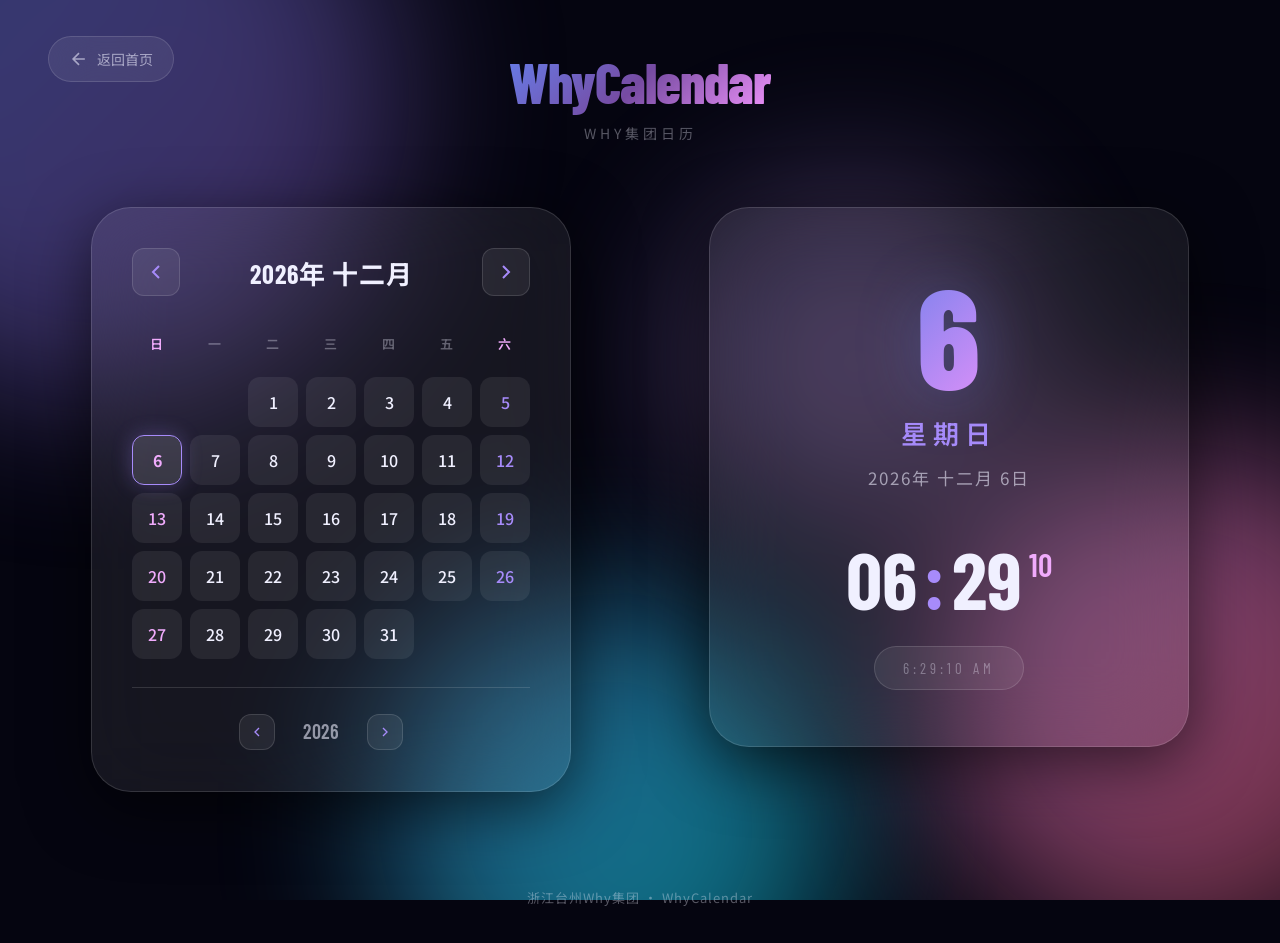
==== WhyCalendar/index.html @ bbd7bf71 "Add files via upload" ====
<!DOCTYPE html>
<html lang="zh-CN">
<head>
  <meta charset="UTF-8" />
  <meta name="viewport" content="width=device-width, initial-scale=1.0, maximum-scale=1.0, user-scalable=no" />
  <title>WhyCalendar - Why集团日历</title>
  <meta name="description" content="WhyCalendar - Why集团的日历电子版" />
  <link rel="preconnect" href="https://fonts.googleapis.com" />
  <link rel="preconnect" href="https://fonts.gstatic.com" crossorigin />
  <link href="https://fonts.googleapis.com/css2?family=Barlow+Condensed:wght@500;600;700&family=Noto+Sans+SC:wght@300;400;500;600;700;900&display=swap" rel="stylesheet" />
  <link rel="stylesheet" href="style.css" />
  <style>
    /* D-DIN-PRO Font Face */
    @font-face {
      font-family: 'D-DIN-PRO';
      src: url('../Resources/Fonts/D-DIN-PRO-500-Medium.otf') format('opentype');
      font-weight: 500;
      font-style: normal;
      font-display: swap;
    }
    @font-face {
      font-family: 'D-DIN-PRO';
      src: url('../Resources/Fonts/D-DIN-PRO-500-Medium.otf') format('opentype');
      font-weight: 700;
      font-style: normal;
      font-display: swap;
    }
  </style>
</head>
<body>
  <!-- Animated Background -->
  <div class="bg-canvas" aria-hidden="true">
    <div class="blob blob-1"></div>
    <div class="blob blob-2"></div>
    <div class="blob blob-3"></div>
    <div class="blob blob-4"></div>
  </div>

  <!-- Main Container -->
  <div class="container">
    <!-- Header -->
    <header class="header">
      <a href="../index.html" class="back-link">
        <svg viewBox="0 0 24 24" width="20" height="20" fill="none" stroke="currentColor" stroke-width="2">
          <path d="M19 12H5M12 19l-7-7 7-7"/>
        </svg>
        返回首页
      </a>
      <div class="logo">WhyCalendar</div>
      <div class="subtitle">Why集团日历</div>
    </header>

    <!-- Main Content -->
    <main class="main-content">
      <!-- Left: Calendar -->
      <section class="calendar-section">
        <div class="calendar-card">
          <!-- Month Navigation -->
          <div class="calendar-nav">
            <button class="nav-btn" id="prevMonth" aria-label="上个月">
              <img src="data:image/svg+xml,%3Csvg xmlns='http://www.w3.org/2000/svg' viewBox='0 0 24 24' width='24' height='24' fill='none' stroke='%23a78bfa' stroke-width='2'%3E%3Cpath d='M15 18l-6-6 6-6'/%3E%3C/svg%3E" alt="上个月" />
            </button>
            <div class="picker-trigger" id="monthPickerTrigger">
              <h2 class="current-month" id="currentMonth"></h2>
            </div>
            <button class="nav-btn" id="nextMonth" aria-label="下个月">
              <img src="data:image/svg+xml,%3Csvg xmlns='http://www.w3.org/2000/svg' viewBox='0 0 24 24' width='24' height='24' fill='none' stroke='%23a78bfa' stroke-width='2'%3E%3Cpath d='M9 18l6-6-6-6'/%3E%3C/svg%3E" alt="下个月" />
            </button>
          </div>

          <!-- Weekday Headers -->
          <div class="weekdays">
            <div class="weekday">日</div>
            <div class="weekday">一</div>
            <div class="weekday">二</div>
            <div class="weekday">三</div>
            <div class="weekday">四</div>
            <div class="weekday">五</div>
            <div class="weekday">六</div>
          </div>

          <!-- Days Grid -->
          <div class="days-grid" id="daysGrid"></div>

          <!-- Year Navigation -->
          <div class="year-nav">
            <button class="year-btn" id="prevYear">
              <img src="data:image/svg+xml,%3Csvg xmlns='http://www.w3.org/2000/svg' viewBox='0 0 24 24' width='16' height='16' fill='none' stroke='%23a78bfa' stroke-width='2'%3E%3Cpath d='M15 18l-6-6 6-6'/%3E%3C/svg%3E" alt="上一年" />
            </button>
            <div class="picker-trigger" id="yearPickerTrigger">
              <span class="current-year" id="currentYear"></span>
            </div>
            <button class="year-btn" id="nextYear">
              <img src="data:image/svg+xml,%3Csvg xmlns='http://www.w3.org/2000/svg' viewBox='0 0 24 24' width='16' height='16' fill='none' stroke='%23a78bfa' stroke-width='2'%3E%3Cpath d='M9 18l6-6-6-6'/%3E%3C/svg%3E" alt="下一年" />
            </button>
            <div class="today-btn-wrapper">
              <button class="today-btn" id="todayBtn" aria-label="返回今天">今天</button>
            </div>
          </div>
        </div>
      </section>

      <!-- Right: Date & Time -->
      <section class="datetime-section">
        <div class="datetime-card">
          <!-- Current Date -->
          <div class="date-display">
            <div class="date-day" id="dateDay"></div>
            <div class="date-weekday" id="dateWeekday"></div>
            <div class="date-full" id="dateFull"></div>
          </div>

          <!-- Current Time -->
          <div class="time-display">
            <div class="time-hours" id="timeHours"></div>
            <div class="time-separator">:</div>
            <div class="time-minutes" id="timeMinutes"></div>
            <div class="time-seconds-wrapper">
              <div class="time-seconds" id="timeSeconds"></div>
            </div>
          </div>

          <!-- Digital Time -->
          <div class="digital-time" id="digitalTime"></div>
        </div>
      </section>
    </main>

    <!-- Footer -->
    <footer class="footer">
      <p>浙江台州Why集团 · WhyCalendar</p>
    </footer>

    <!-- Month Picker Modal -->
    <div class="picker-modal" id="monthPicker">
      <div class="picker-overlay"></div>
      <div class="picker-content">
        <div class="picker-header">
          <button class="picker-nav-btn" id="monthPickerPrev">
            <svg viewBox="0 0 24 24" width="20" height="20" fill="none" stroke="currentColor" stroke-width="2"><path d="M15 18l-6-6 6-6"/></svg>
          </button>
          <span class="picker-title" id="monthPickerYear"></span>
          <button class="picker-nav-btn" id="monthPickerNext">
            <svg viewBox="0 0 24 24" width="20" height="20" fill="none" stroke="currentColor" stroke-width="2"><path d="M9 18l6-6-6-6"/></svg>
          </button>
        </div>
        <div class="month-grid" id="monthGrid"></div>
      </div>
    </div>

    <!-- Year Picker Modal -->
    <div class="picker-modal" id="yearPicker">
      <div class="picker-overlay"></div>
      <div class="picker-content picker-content-wide">
        <div class="picker-header">
          <button class="picker-nav-btn" id="yearPickerPrev">
            <svg viewBox="0 0 24 24" width="20" height="20" fill="none" stroke="currentColor" stroke-width="2"><path d="M15 18l-6-6 6-6"/></svg>
          </button>
          <span class="picker-title" id="yearPickerRange"></span>
          <button class="picker-nav-btn" id="yearPickerNext">
            <svg viewBox="0 0 24 24" width="20" height="20" fill="none" stroke="currentColor" stroke-width="2"><path d="M9 18l6-6-6-6"/></svg>
          </button>
        </div>
        <div class="year-grid" id="yearGrid"></div>
      </div>
    </div>

  </div>

  <script src="main.js"></script>
</body>
</html>
---- WhyCalendar/style.css ----
/* ============================================================
   WHY CALENDAR - CSS STYLES
   ============================================================ */

/* ============================================================
   CSS VARIABLES
   ============================================================ */
:root {
  --bg-base: #050510;
  --grad-1: #667eea;
  --grad-2: #764ba2;
  --grad-3: #f093fb;
  --grad-4: #f5576c;
  --grad-5: #4facfe;
  --grad-6: #00f2fe;

  --glass-bg: rgba(255, 255, 255, 0.07);
  --glass-bg-hover: rgba(255, 255, 255, 0.12);
  --glass-bg-strong: rgba(255, 255, 255, 0.13);
  --glass-border: rgba(255, 255, 255, 0.13);
  --glass-border-hover: rgba(255, 255, 255, 0.28);
  --glass-blur: 22px;
  --glass-blur-heavy: 40px;
  --glass-shadow: 0 8px 32px rgba(0, 0, 0, 0.45);
  --glass-shadow-lg: 0 16px 64px rgba(0, 0, 0, 0.6);
  --glass-highlight: inset 1px 1px 0 rgba(255, 255, 255, 0.18);

  --text-primary: #f0f0ff;
  --text-secondary: rgba(240, 240, 255, 0.58);
  --text-muted: rgba(240, 240, 255, 0.35);
  --accent: #a78bfa;
  --accent-2: #f0abfc;

  --font-display: 'Barlow Condensed', 'D-DIN-PRO', 'Noto Sans SC', sans-serif;
  --font-body: 'Noto Sans SC', sans-serif;

  --radius-sm: 12px;
  --radius-md: 18px;
  --radius-lg: 28px;
  --radius-xl: 40px;
  --radius-pill: 999px;

  --transition-fast: 0.2s cubic-bezier(0.4, 0, 0.2, 1);
  --transition-med: 0.35s cubic-bezier(0.4, 0, 0.2, 1);
  --transition-slow: 0.55s cubic-bezier(0.4, 0, 0.2, 1);
}

/* ============================================================
   RESET & BASE
   ============================================================ */
*, *::before, *::after {
  margin: 0;
  padding: 0;
  box-sizing: border-box;
}

html {
  font-size: 16px;
  scroll-behavior: smooth;
}

body {
  font-family: var(--font-body);
  background: var(--bg-base);
  color: var(--text-primary);
  min-height: 100vh;
  overflow-x: hidden;
  -webkit-font-smoothing: antialiased;
  -moz-osx-font-smoothing: grayscale;
}

a {
  color: inherit;
  text-decoration: none;
}

button {
  font-family: inherit;
  cursor: pointer;
  border: none;
  background: none;
}

img {
  display: block;
  max-width: 100%;
}

/* ============================================================
   ANIMATED BACKGROUND
   ============================================================ */
.bg-canvas {
  position: fixed;
  top: 0;
  left: 0;
  width: 100%;
  height: 100%;
  z-index: 0;
  overflow: hidden;
  pointer-events: none;
}

.blob {
  position: absolute;
  border-radius: 50%;
  filter: blur(80px);
  opacity: 0.5;
  animation: float 20s ease-in-out infinite;
}

.blob-1 {
  width: 600px;
  height: 600px;
  background: linear-gradient(135deg, var(--grad-1), var(--grad-2));
  top: -200px;
  left: -200px;
  animation-delay: 0s;
}

.blob-2 {
  width: 500px;
  height: 500px;
  background: linear-gradient(135deg, var(--grad-3), var(--grad-4));
  top: 50%;
  right: -150px;
  animation-delay: -5s;
  animation-duration: 25s;
}

.blob-3 {
  width: 450px;
  height: 450px;
  background: linear-gradient(135deg, var(--grad-5), var(--grad-6));
  bottom: -150px;
  left: 30%;
  animation-delay: -10s;
  animation-duration: 22s;
}

.blob-4 {
  width: 350px;
  height: 350px;
  background: linear-gradient(135deg, var(--accent), var(--accent-2));
  top: 20%;
  right: 20%;
  animation-delay: -15s;
  animation-duration: 18s;
  opacity: 0.3;
}

@keyframes float {
  0%, 100% {
    transform: translate(0, 0) scale(1);
  }
  25% {
    transform: translate(50px, -30px) scale(1.05);
  }
  50% {
    transform: translate(-20px, 50px) scale(0.95);
  }
  75% {
    transform: translate(-40px, -20px) scale(1.02);
  }
}

/* ============================================================
   CONTAINER & LAYOUT
   ============================================================ */
.container {
  position: relative;
  z-index: 1;
  max-width: 1400px;
  margin: 0 auto;
  padding: 0 clamp(16px, 4vw, 48px);
  min-height: 100vh;
  display: flex;
  flex-direction: column;
}

/* ============================================================
   HEADER
   ============================================================ */
.header {
  display: flex;
  flex-direction: column;
  align-items: center;
  padding: clamp(24px, 5vw, 48px) 0 clamp(16px, 3vw, 32px);
  text-align: center;
}

.back-link {
  display: inline-flex;
  align-items: center;
  gap: 8px;
  padding: clamp(8px, 1.5vw, 12px) clamp(14px, 2vw, 20px);
  background: var(--glass-bg);
  border: 1px solid var(--glass-border);
  border-radius: var(--radius-pill);
  color: var(--text-secondary);
  font-size: clamp(12px, 1.5vw, 14px);
  transition: var(--transition-fast);
  backdrop-filter: blur(var(--glass-blur));
  -webkit-backdrop-filter: blur(var(--glass-blur));
  position: absolute;
  left: clamp(16px, 4vw, 48px);
  top: clamp(20px, 4vw, 36px);
}

.back-link:hover {
  background: var(--glass-bg-hover);
  border-color: var(--glass-border-hover);
  color: var(--text-primary);
  transform: translateX(-4px);
}

.logo {
  font-family: var(--font-display);
  font-size: clamp(32px, 6vw, 56px);
  font-weight: 800;
  background: linear-gradient(135deg, var(--grad-1), var(--grad-2), var(--grad-3));
  -webkit-background-clip: text;
  -webkit-text-fill-color: transparent;
  background-clip: text;
  margin-bottom: clamp(4px, 1vw, 8px);
  letter-spacing: -1px;
}

.subtitle {
  font-size: clamp(11px, 1.5vw, 14px);
  color: var(--text-muted);
  letter-spacing: clamp(2px, 1vw, 4px);
  text-transform: uppercase;
}

/* ============================================================
   MAIN CONTENT
   ============================================================ */
.main-content {
  flex: 1;
  display: grid;
  grid-template-columns: repeat(2, 1fr);
  gap: clamp(24px, 4vw, 60px);
  padding: clamp(16px, 3vw, 32px) 0 clamp(32px, 5vw, 60px);
  align-items: start;
  transition: gap var(--transition-med);
}

/* ============================================================
   CALENDAR SECTION (LEFT)
   ============================================================ */
.calendar-section {
  display: flex;
  justify-content: center;
}

.calendar-card {
  background: var(--glass-bg);
  backdrop-filter: blur(var(--glass-blur-heavy));
  -webkit-backdrop-filter: blur(var(--glass-blur-heavy));
  border: 1px solid var(--glass-border);
  border-radius: var(--radius-xl);
  padding: clamp(20px, 4vw, 40px);
  box-shadow: var(--glass-shadow-lg);
  width: 100%;
  max-width: 480px;
  transition: 
    border-color var(--transition-med),
    padding var(--transition-med),
    max-width var(--transition-med),
    height var(--transition-med);
}

.calendar-card:hover {
  border-color: var(--glass-border-hover);
}

/* Calendar Navigation */
.calendar-nav {
  display: flex;
  align-items: center;
  justify-content: space-between;
  margin-bottom: clamp(16px, 3vw, 28px);
  transition: margin-bottom var(--transition-med);
}

.nav-btn {
  width: clamp(36px, 6vw, 48px);
  height: clamp(36px, 6vw, 48px);
  display: flex;
  align-items: center;
  justify-content: center;
  background: var(--glass-bg);
  border: 1px solid var(--glass-border);
  border-radius: var(--radius-sm);
  color: var(--text-secondary);
  transition: 
    background var(--transition-fast),
    border-color var(--transition-fast),
    color var(--transition-fast),
    transform var(--transition-fast),
    width var(--transition-med),
    height var(--transition-med);
}

.nav-btn:hover {
  background: var(--glass-bg-hover);
  border-color: var(--glass-border-hover);
  color: var(--text-primary);
  transform: scale(1.05);
}

.nav-btn:active {
  transform: scale(0.95);
}

.nav-btn img {
  width: clamp(18px, 3vw, 24px);
  height: clamp(18px, 3vw, 24px);
  transition: width var(--transition-med), height var(--transition-med);
}

.current-month {
  font-family: var(--font-display);
  font-size: clamp(18px, 3vw, 26px);
  font-weight: 700;
  color: var(--text-primary);
  letter-spacing: 1px;
  white-space: nowrap;
  transition: font-size var(--transition-med);
}

/* Year Navigation */
.year-nav {
  display: flex;
  align-items: center;
  justify-content: center;
  gap: clamp(10px, 2vw, 20px);
  margin-top: clamp(16px, 3vw, 28px);
  padding-top: clamp(14px, 3vw, 24px);
  border-top: 1px solid var(--glass-border);
  transition: 
    gap var(--transition-med),
    margin-top var(--transition-med),
    padding-top var(--transition-med);
}

.year-btn {
  width: clamp(28px, 5vw, 36px);
  height: clamp(28px, 5vw, 36px);
  display: flex;
  align-items: center;
  justify-content: center;
  background: var(--glass-bg);
  border: 1px solid var(--glass-border);
  border-radius: var(--radius-sm);
  color: var(--text-secondary);
  transition: 
    background var(--transition-fast),
    border-color var(--transition-fast),
    color var(--transition-fast),
    transform var(--transition-fast),
    width var(--transition-med),
    height var(--transition-med);
}

.year-btn:hover {
  background: var(--glass-bg-hover);
  border-color: var(--glass-border-hover);
  color: var(--text-primary);
}

.year-btn img {
  width: clamp(12px, 2vw, 16px);
  height: clamp(12px, 2vw, 16px);
  transition: width var(--transition-med), height var(--transition-med);
}

.current-year {
  font-family: var(--font-display);
  font-size: clamp(14px, 2.5vw, 20px);
  font-weight: 600;
  color: var(--text-secondary);
  min-width: clamp(60px, 10vw, 90px);
  text-align: center;
  transition: 
    font-size var(--transition-med),
    min-width var(--transition-med);
}

/* Today Button Wrapper - Fixed width container */
.today-btn-wrapper {
  width: clamp(60px, 10vw, 80px);
  display: flex;
  justify-content: flex-end;
  transition: width var(--transition-med);
}

.today-btn {
  padding: clamp(6px, 1vw, 10px) clamp(12px, 2vw, 20px);
  background: linear-gradient(135deg, var(--grad-1), var(--grad-2));
  border: none;
  border-radius: var(--radius-pill);
  color: white;
  font-size: clamp(11px, 1.5vw, 13px);
  font-weight: 600;
  cursor: pointer;
  white-space: nowrap;
  transition: 
    opacity var(--transition-med),
    transform var(--transition-fast),
    box-shadow var(--transition-fast),
    padding var(--transition-med),
    font-size var(--transition-med);
}

.today-btn:hover {
  transform: scale(1.05);
  box-shadow: 0 4px 20px rgba(102, 126, 234, 0.4);
}

.today-btn:active {
  transform: scale(0.95);
}

.today-btn.hidden {
  opacity: 0;
  pointer-events: none;
}

/* When Today button is hidden, collapse wrapper so year selector stays centered */
.today-btn-wrapper:has(.today-btn.hidden) {
  width: 0;
  min-width: 0;
  overflow: hidden;
  margin: 0;
}

/* Weekday Headers */
.weekdays {
  display: grid;
  grid-template-columns: repeat(7, 1fr);
  gap: clamp(4px, 1vw, 8px);
  margin-bottom: clamp(8px, 2vw, 14px);
  transition: 
    gap var(--transition-med),
    margin-bottom var(--transition-med);
}

.weekday {
  text-align: center;
  font-size: clamp(10px, 1.5vw, 13px);
  font-weight: 600;
  color: var(--text-muted);
  padding: clamp(6px, 1vw, 10px) 4px;
  letter-spacing: 1px;
  transition: 
    font-size var(--transition-med),
    padding var(--transition-med);
}

.weekday:nth-child(7),
.weekday:nth-child(1) {
  color: var(--accent-2);
}

/* Days Grid */
.days-grid {
  display: grid;
  grid-template-columns: repeat(7, 1fr);
  gap: clamp(4px, 1vw, 8px);
  transition: gap var(--transition-med);
}

.day-cell {
  aspect-ratio: 1;
  display: flex;
  align-items: center;
  justify-content: center;
  font-size: clamp(13px, 2vw, 16px);
  font-weight: 500;
  color: var(--text-primary);
  background: var(--glass-bg);
  border: 1px solid transparent;
  border-radius: var(--radius-sm);
  cursor: pointer;
  position: relative;
  transition: 
    background var(--transition-fast),
    border-color var(--transition-fast),
    transform var(--transition-fast),
    box-shadow var(--transition-fast),
    font-size var(--transition-med);
}

.day-cell:hover {
  background: var(--glass-bg-hover);
  border-color: var(--glass-border);
  transform: scale(1.1);
}

.day-cell.empty {
  background: transparent;
  pointer-events: none;
}

.day-cell.today {
  background: linear-gradient(135deg, var(--grad-1), var(--grad-2));
  color: white;
  font-weight: 700;
  box-shadow: 0 4px 20px rgba(102, 126, 234, 0.4);
  transition: 
    background var(--transition-fast),
    box-shadow var(--transition-fast),
    transform var(--transition-fast);
}

.day-cell.today:hover {
  transform: scale(1.15);
  box-shadow: 0 6px 25px rgba(102, 126, 234, 0.5);
}

.day-cell.selected {
  background: var(--glass-bg-strong);
  border-color: var(--accent);
  box-shadow: 0 0 20px rgba(167, 139, 250, 0.3);
  transition: 
    background var(--transition-fast),
    border-color var(--transition-fast),
    box-shadow var(--transition-fast);
}

.day-cell:nth-child(7n+1) {
  color: var(--accent-2);
}

.day-cell:nth-child(7n) {
  color: var(--accent);
}

/* ============================================================
   DATETIME SECTION (RIGHT)
   ============================================================ */
.datetime-section {
  display: flex;
  justify-content: center;
}

.datetime-card {
  background: var(--glass-bg);
  backdrop-filter: blur(var(--glass-blur-heavy));
  -webkit-backdrop-filter: blur(var(--glass-blur-heavy));
  border: 1px solid var(--glass-border);
  border-radius: var(--radius-xl);
  padding: clamp(28px, 5vw, 56px) clamp(24px, 4vw, 48px);
  box-shadow: var(--glass-shadow-lg);
  width: 100%;
  max-width: 480px;
  display: flex;
  flex-direction: column;
  align-items: center;
  text-align: center;
  transition: 
    border-color var(--transition-med),
    padding var(--transition-med),
    max-width var(--transition-med);
}

.datetime-card:hover {
  border-color: var(--glass-border-hover);
}

/* Date Display */
.date-display {
  margin-bottom: clamp(24px, 5vw, 48px);
  transition: margin-bottom var(--transition-med);
}

.date-day {
  font-family: var(--font-display);
  font-size: clamp(72px, 18vw, 140px);
  font-weight: 800;
  line-height: 1;
  background: linear-gradient(135deg, var(--grad-1), var(--grad-3));
  -webkit-background-clip: text;
  -webkit-text-fill-color: transparent;
  background-clip: text;
  text-shadow: none;
  filter: drop-shadow(0 4px 30px rgba(102, 126, 234, 0.3));
  transition: font-size var(--transition-med);
}

.date-weekday {
  font-size: clamp(18px, 3vw, 26px);
  font-weight: 600;
  color: var(--accent);
  margin-top: clamp(4px, 1vw, 10px);
  letter-spacing: clamp(3px, 1vw, 6px);
  text-transform: uppercase;
  transition: 
    font-size var(--transition-med),
    margin-top var(--transition-med),
    letter-spacing var(--transition-med);
}

.date-full {
  font-size: clamp(13px, 2vw, 17px);
  color: var(--text-secondary);
  margin-top: clamp(8px, 2vw, 14px);
  letter-spacing: 2px;
  transition: 
    font-size var(--transition-med),
    margin-top var(--transition-med);
}


/* Time Display */
.time-display {
  display: flex;
  align-items: flex-start;
  justify-content: center;
  gap: clamp(2px, 0.5vw, 6px);
  margin-bottom: clamp(16px, 3vw, 28px);
  transition: 
    gap var(--transition-med),
    margin-bottom var(--transition-med);
}

.time-hours,
.time-minutes {
  font-family: var(--font-display);
  font-size: clamp(42px, 12vw, 80px);
  font-weight: 700;
  color: var(--text-primary);
  line-height: 1;
  min-width: 2ch;
  text-align: center;
  transition: font-size var(--transition-med);
}

.time-separator {
  font-family: var(--font-display);
  font-size: clamp(42px, 12vw, 80px);
  font-weight: 700;
  color: var(--accent);
  line-height: 1;
  animation: blink 1s ease-in-out infinite;
  transition: font-size var(--transition-med);
}

@keyframes blink {
  0%, 100% { opacity: 1; }
  50% { opacity: 0.3; }
}

.time-seconds-wrapper {
  display: flex;
  flex-direction: column;
  align-items: flex-start;
  padding-top: clamp(4px, 1vw, 10px);
  transition: padding-top var(--transition-med);
}

.time-seconds {
  font-family: var(--font-display);
  font-size: clamp(18px, 4vw, 32px);
  font-weight: 600;
  color: var(--accent-2);
  line-height: 1;
  transition: font-size var(--transition-med);
}

/* Digital Time */
.digital-time {
  font-family: var(--font-display), monospace;
  font-size: clamp(12px, 1.8vw, 15px);
  color: var(--text-muted);
  letter-spacing: clamp(2px, 0.5vw, 4px);
  padding: clamp(8px, 1.5vw, 12px) clamp(16px, 3vw, 28px);
  background: var(--glass-bg);
  border: 1px solid var(--glass-border);
  border-radius: var(--radius-pill);
  transition: 
    font-size var(--transition-med),
    letter-spacing var(--transition-med),
    padding var(--transition-med);
}

/* ============================================================
   FOOTER
   ============================================================ */
.footer {
  text-align: center;
  padding: clamp(20px, 4vw, 36px) 0;
  color: var(--text-muted);
  font-size: clamp(11px, 1.5vw, 13px);
  letter-spacing: 1px;
  transition: padding var(--transition-med);
}

/* ============================================================
   ANIMATIONS
   ============================================================ */
@keyframes fadeInUp {
  from {
    opacity: 0;
    transform: translateY(20px);
  }
  to {
    opacity: 1;
    transform: translateY(0);
  }
}

.calendar-card {
  animation: fadeInUp 0.6s ease-out;
}

.datetime-card {
  animation: fadeInUp 0.6s ease-out 0.1s both;
}

/* ============================================================
   PICKER MODAL
   ============================================================ */
.picker-modal {
  position: fixed;
  inset: 0;
  display: flex;
  align-items: center;
  justify-content: center;
  z-index: 1000;
  opacity: 0;
  visibility: hidden;
  transition: opacity 0.3s ease, visibility 0.3s ease;
}

.picker-modal.active {
  opacity: 1;
  visibility: visible;
}

.picker-overlay {
  position: absolute;
  inset: 0;
  background: rgba(0, 0, 0, 0.4);
}

.picker-content {
  position: relative;
  background: rgba(20, 20, 30, 0.9);
  border: 1px solid var(--glass-border);
  border-radius: var(--radius-xl);
  padding: clamp(20px, 4vw, 32px);
  box-shadow: var(--glass-shadow-lg);
  min-width: clamp(300px, 80vw, 380px);
  transform: scale(0.9) translateY(20px);
  opacity: 0;
  will-change: transform, opacity;
  transition: transform 0.35s cubic-bezier(0.34, 1.56, 0.64, 1), opacity 0.25s ease;
}

.picker-modal.active .picker-content {
  transform: scale(1) translateY(0);
  opacity: 1;
}

.picker-content-wide {
  min-width: clamp(320px, 85vw, 480px);
}

.picker-header {
  display: flex;
  align-items: center;
  justify-content: space-between;
  margin-bottom: clamp(16px, 3vw, 24px);
}

.picker-title {
  font-family: var(--font-display);
  font-size: clamp(18px, 4vw, 24px);
  font-weight: 700;
  color: var(--text-primary);
}

.picker-nav-btn {
  width: 36px;
  height: 36px;
  display: flex;
  align-items: center;
  justify-content: center;
  background: var(--glass-bg);
  border: 1px solid var(--glass-border);
  border-radius: var(--radius-sm);
  color: var(--text-secondary);
  cursor: pointer;
  transition: all var(--transition-fast);
}

.picker-nav-btn:hover {
  background: var(--glass-bg-hover);
  border-color: var(--glass-border-hover);
  color: var(--text-primary);
  transform: scale(1.05);
}

.picker-nav-btn:active {
  transform: scale(0.95);
}

/* Month Grid */
.month-grid {
  display: grid;
  grid-template-columns: repeat(3, 1fr);
  gap: clamp(8px, 2vw, 12px);
}

.month-item {
  padding: clamp(10px, 2vw, 14px) clamp(8px, 1.5vw, 12px);
  background: var(--glass-bg);
  border: 1px solid var(--glass-border);
  border-radius: var(--radius-md);
  text-align: center;
  font-size: clamp(14px, 3vw, 16px);
  font-weight: 500;
  color: var(--text-secondary);
  cursor: pointer;
  transition: all var(--transition-fast);
}

.month-item:hover {
  background: var(--glass-bg-hover);
  border-color: var(--glass-border-hover);
  color: var(--text-primary);
  transform: translateY(-2px);
}

.month-item.selected {
  background: var(--accent);
  border-color: var(--accent);
  color: #fff;
}

/* Year Grid */
.year-grid {
  display: grid;
  grid-template-columns: repeat(4, 1fr);
  gap: clamp(8px, 2vw, 12px);
  max-height: 300px;
  overflow-y: auto;
  padding: 4px;
}

.year-item {
  padding: clamp(10px, 2vw, 14px) clamp(6px, 1vw, 10px);
  background: var(--glass-bg);
  border: 1px solid var(--glass-border);
  border-radius: var(--radius-md);
  text-align: center;
  font-size: clamp(14px, 3vw, 16px);
  font-weight: 500;
  color: var(--text-secondary);
  cursor: pointer;
  transition: all var(--transition-fast);
}

.year-item:hover {
  background: var(--glass-bg-hover);
  border-color: var(--glass-border-hover);
  color: var(--text-primary);
  transform: translateY(-2px);
}

.year-item.selected {
  background: var(--accent);
  border-color: var(--accent);
  color: #fff;
}

/* Picker Trigger */
.picker-trigger {
  cursor: pointer;
  padding: 4px 8px;
  border-radius: var(--radius-sm);
  transition: background var(--transition-fast);
}

.picker-trigger:hover {
  background: var(--glass-bg-hover);
}

.picker-trigger:active {
  background: var(--glass-bg);
}

/* ============================================================
   RESPONSIVE DESIGN
   ============================================================ */
@media (max-width: 1024px) {
  .main-content {
    grid-template-columns: 1fr;
    gap: clamp(20px, 4vw, 40px);
  }

  .calendar-section,
  .datetime-section {
    justify-content: center;
  }

  .calendar-card,
  .datetime-card {
    max-width: min(480px, 100%);
  }

  .datetime-card {
    order: -1;
  }
}

@media (max-width: 480px) {
  .container {
    padding: 0 16px;
  }

  .header {
    padding: 24px 0 20px;
  }

  .back-link {
    position: static;
    margin-bottom: 16px;
    font-size: 15px;
  }

  .logo {
    font-size: 38px;
  }

  .subtitle {
    font-size: 13px;
  }

  .calendar-card {
    padding: 20px 16px;
  }

  .datetime-card {
    padding: 28px 20px;
  }

  .nav-btn {
    width: 44px;
    height: 44px;
  }

  .nav-btn img {
    width: 22px;
    height: 22px;
  }

  .current-month {
    font-size: 22px;
  }

  .weekday {
    font-size: 14px;
  }

  .day-cell {
    font-size: 16px;
  }

  .current-year {
    font-size: 18px;
    min-width: 70px;
  }

  .year-btn {
    width: 44px;
    height: 44px;
  }

  .year-btn img {
    width: 20px;
    height: 20px;
  }

  .today-btn {
    font-size: 14px;
  }

  .date-day {
    font-size: 80px;
  }

  .date-weekday {
    font-size: 22px;
  }

  .date-full {
    font-size: 16px;
  }

  .time-hours,
  .time-minutes {
    font-size: 48px;
  }

  .time-separator {
    font-size: 48px;
  }

  .time-seconds {
    font-size: 22px;
  }

  .digital-time {
    font-size: 15px;
  }

  .today-btn-wrapper {
    width: 50px;
  }

  /* Picker modal - larger on mobile */
  .picker-title {
    font-size: 22px;
  }

  .picker-nav-btn {
    width: 44px;
    height: 44px;
  }

  .month-item,
  .year-item {
    font-size: 17px;
  }
}

/* ============================================================
   CUSTOM SCROLLBAR
   ============================================================ */
::-webkit-scrollbar {
  width: 8px;
  height: 8px;
}

::-webkit-scrollbar-track {
  background: var(--bg-base);
}

::-webkit-scrollbar-thumb {
  background: var(--glass-bg-strong);
  border-radius: var(--radius-pill);
}

::-webkit-scrollbar-thumb:hover {
  background: var(--glass-border-hover);
}

/* ============================================================
   SELECTION
   ============================================================ */
::selection {
  background: var(--accent);
  color: var(--bg-base);
}
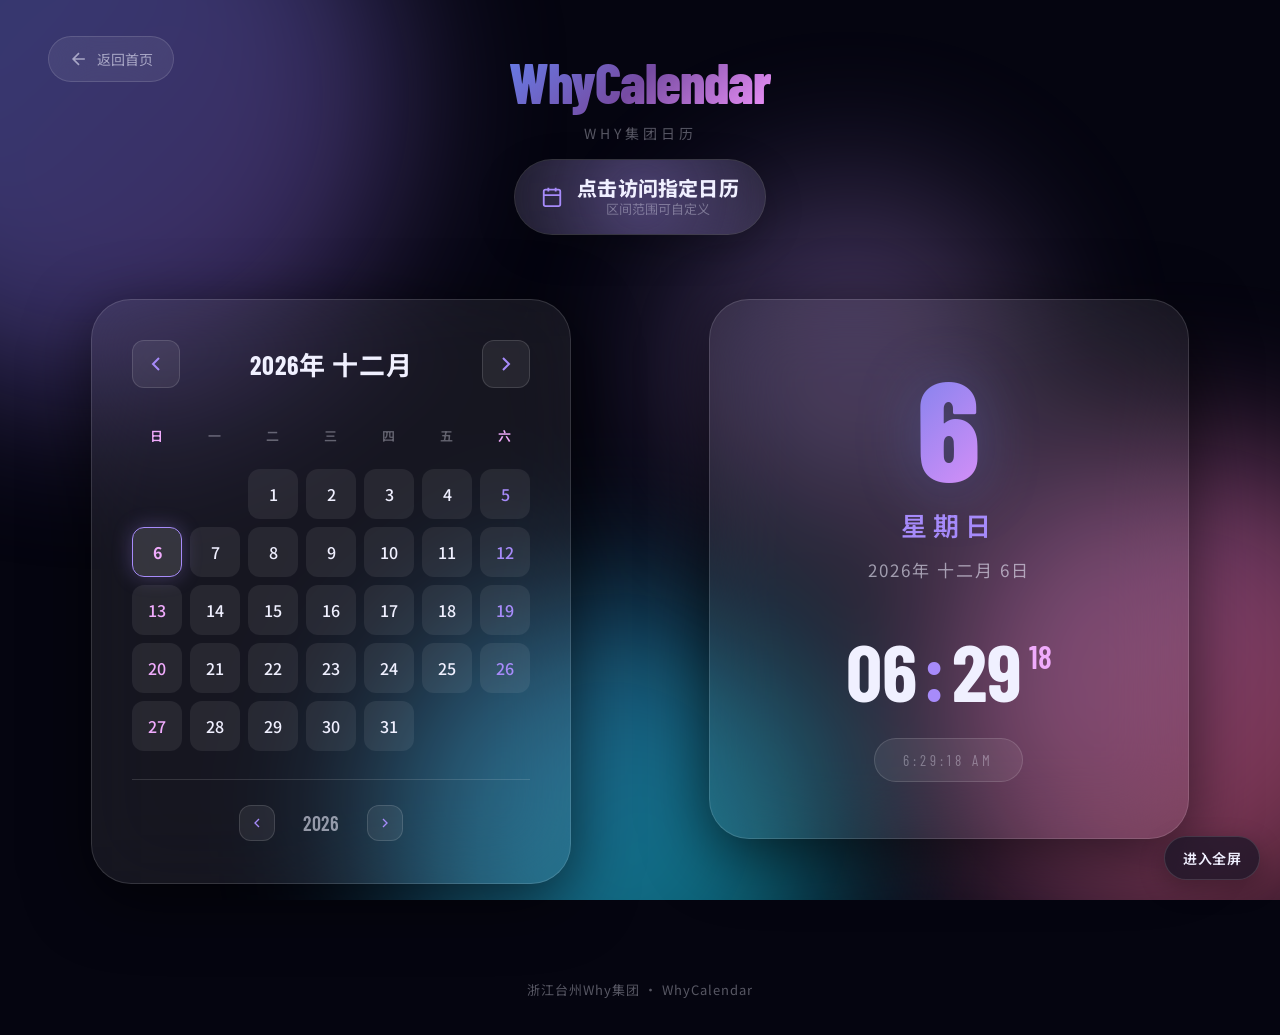
==== commit 755e38f5: "Add files via upload" ====
--- a/WhyCalendar/index.html
+++ b/WhyCalendar/index.html
@@ -20,7 +20,7 @@
     }
     @font-face {
       font-family: 'D-DIN-PRO';
-      src: url('../Resources/Fonts/D-DIN-PRO-500-Medium.otf') format('opentype');
+      src: url('../Resources/Fonts/D-DIN-PRO-507yonghuxuanz0-Medium.otf') format('opentype');
       font-weight: 700;
       font-style: normal;
       font-display: swap;
@@ -48,6 +48,15 @@
       </a>
       <div class="logo">WhyCalendar</div>
       <div class="subtitle">Why集团日历</div>
+      <a href="designated-calendar.html" class="spec-link">
+        <svg viewBox="0 0 24 24" width="18" height="18" fill="none" stroke="currentColor" stroke-width="2" aria-hidden="true">
+          <rect x="3" y="4" width="18" height="18" rx="2"/><path d="M16 2v4M8 2v4M3 10h18"/>
+        </svg>
+        <div class="spec-link-text">
+          <div class="spec-link-title">点击访问指定日历</div>
+          <div class="spec-link-hint">区间范围可自定义</div>
+        </div>
+      </a>
     </header>
 
     <!-- Main Content -->
@@ -167,6 +176,8 @@
 
   </div>
 
+  <button class="fullscreen-toggle" id="fullscreenToggle" type="button" aria-label="进入全屏">进入全屏</button>
+
   <script src="main.js"></script>
 </body>
 </html>
--- a/WhyCalendar/style.css
+++ b/WhyCalendar/style.css
@@ -204,6 +204,15 @@
   position: absolute;
   left: clamp(16px, 4vw, 48px);
   top: clamp(20px, 4vw, 36px);
+  opacity: 1;
+  visibility: visible;
+  transition:
+    background var(--transition-fast),
+    border-color var(--transition-fast),
+    color var(--transition-fast),
+    transform var(--transition-fast),
+    opacity var(--transition-med),
+    visibility var(--transition-med);
 }
 
 .back-link:hover {
@@ -211,6 +220,118 @@
   border-color: var(--glass-border-hover);
   color: var(--text-primary);
   transform: translateX(-4px);
+}
+
+.spec-link {
+  display: inline-flex;
+  align-items: center;
+  gap: clamp(10px, 1.5vw, 14px);
+  padding: clamp(12px, 2.2vw, 18px) clamp(18px, 3vw, 26px);
+  background: var(--glass-bg);
+  border: 1px solid var(--glass-border);
+  border-radius: var(--radius-pill);
+  color: var(--accent);
+  font-size: clamp(13px, 2vw, 16px);
+  transition: 
+    background var(--transition-fast),
+    border-color var(--transition-fast),
+    color var(--transition-fast),
+    transform var(--transition-fast),
+    box-shadow var(--transition-fast);
+  backdrop-filter: blur(var(--glass-blur));
+  -webkit-backdrop-filter: blur(var(--glass-blur));
+  margin-top: 16px;
+  min-height: clamp(44px, 6vw, 56px);
+  box-shadow: 0 12px 40px rgba(0, 0, 0, 0.20);
+  position: relative;
+  overflow: hidden;
+  isolation: isolate;
+  animation: spec-link-pulse 3.2s ease-in-out infinite;
+  opacity: 1;
+  visibility: visible;
+  transition:
+    background var(--transition-fast),
+    border-color var(--transition-fast),
+    color var(--transition-fast),
+    transform var(--transition-fast),
+    box-shadow var(--transition-fast),
+    opacity var(--transition-med),
+    visibility var(--transition-med);
+}
+
+.spec-link:hover {
+  background: var(--glass-bg-hover);
+  border-color: var(--glass-border-hover);
+  color: var(--accent-2);
+  transform: translateY(-2px);
+  box-shadow: 0 18px 56px rgba(167, 139, 250, 0.22);
+}
+
+.spec-link::before {
+  content: '';
+  position: absolute;
+  inset: -40%;
+  background: radial-gradient(circle, rgba(167, 139, 250, 0.36) 0%, rgba(167, 139, 250, 0) 70%);
+  filter: blur(14px);
+  z-index: -1;
+  animation: spec-link-glow 4.8s ease-in-out infinite;
+}
+
+.spec-link svg {
+  width: clamp(18px, 2.4vw, 22px);
+  height: clamp(18px, 2.4vw, 22px);
+  flex-shrink: 0;
+}
+
+.spec-link-text {
+  display: flex;
+  flex-direction: column;
+  align-items: center;
+  justify-content: center;
+  line-height: 1.05;
+}
+
+.spec-link-title {
+  font-family: var(--font-display);
+  font-weight: 800;
+  color: var(--text-primary);
+  font-size: clamp(16px, 2.6vw, 20px);
+  letter-spacing: 0.2px;
+}
+
+.spec-link-hint {
+  margin-top: 3px;
+  font-size: clamp(11px, 1.7vw, 13px);
+  color: var(--text-muted);
+}
+
+.spec-link:hover .spec-link-hint {
+  color: var(--accent);
+}
+
+.spec-link:focus-visible {
+  outline: 3px solid rgba(167, 139, 250, 0.55);
+  outline-offset: 4px;
+}
+
+@keyframes spec-link-pulse {
+  0%, 100% {
+    opacity: 1;
+  }
+  50% {
+    opacity: 0.78;
+  }
+}
+
+@keyframes spec-link-glow {
+  0%, 100% {
+    opacity: 0.4;
+    transform: scale(0.95);
+  }
+  50% {
+    opacity: 0.92;
+    transform: scale(1.08);
+  }
 }
 
 .logo {
@@ -698,6 +819,61 @@
 }
 
 /* ============================================================
+   FULLSCREEN TOGGLE (DESKTOP)
+   ============================================================ */
+.fullscreen-toggle {
+  position: fixed;
+  right: 20px;
+  bottom: 20px;
+  z-index: 1400;
+  padding: 11px 18px;
+  border: 1px solid var(--glass-border);
+  border-radius: var(--radius-pill);
+  color: var(--text-primary);
+  background: rgba(20, 20, 36, 0.68);
+  backdrop-filter: blur(12px);
+  -webkit-backdrop-filter: blur(12px);
+  font-size: 14px;
+  font-weight: 600;
+  letter-spacing: 0.4px;
+  box-shadow: 0 8px 26px rgba(0, 0, 0, 0.28);
+  transition:
+    transform var(--transition-fast),
+    box-shadow var(--transition-fast),
+    border-color var(--transition-fast),
+    background var(--transition-fast);
+}
+
+.fullscreen-toggle:hover {
+  transform: translateY(-2px);
+  border-color: var(--glass-border-hover);
+  background: rgba(30, 30, 52, 0.78);
+  box-shadow: 0 14px 34px rgba(0, 0, 0, 0.34);
+}
+
+.fullscreen-toggle:focus-visible {
+  outline: 3px solid rgba(167, 139, 250, 0.55);
+  outline-offset: 3px;
+}
+
+body.is-fullscreen .container {
+  justify-content: center;
+}
+
+body.is-fullscreen .main-content {
+  flex: 0 0 auto;
+  align-items: center;
+  padding: 0;
+}
+
+body.is-fullscreen .back-link,
+body.is-fullscreen .spec-link {
+  opacity: 0 !important;
+  pointer-events: none !important;
+  animation-play-state: paused;
+}
+
+/* ============================================================
    ANIMATIONS
    ============================================================ */
 @keyframes fadeInUp {
@@ -717,6 +893,15 @@
 
 .datetime-card {
   animation: fadeInUp 0.6s ease-out 0.1s both;
+}
+
+.header,
+.footer {
+  transition:
+    opacity var(--transition-med),
+    transform var(--transition-med),
+    max-height var(--transition-med),
+    padding var(--transition-med);
 }
 
 /* ============================================================
@@ -1035,6 +1220,62 @@
   .year-item {
     font-size: 17px;
   }
+
+  .fullscreen-toggle {
+    display: none;
+  }
+}
+
+/* Mobile portrait: keep the "designated calendar" CTA pinned */
+@media (orientation: portrait) and (pointer: coarse) and (max-width: 1024px) {
+  .spec-link {
+    position: fixed;
+    top: max(10px, env(safe-area-inset-top));
+    left: 50%;
+    transform: translateX(-50%);
+    z-index: 1200;
+    margin-top: 0;
+    padding: 10px 18px;
+    width: calc(100% - 32px);
+    max-width: 520px;
+    justify-content: center;
+    animation: spec-link-pulse 3.4s ease-in-out infinite;
+  }
+
+  .spec-link:hover {
+    transform: translateX(-50%);
+  }
+
+  .header {
+    padding-top: 90px;
+  }
+}
+
+@media (orientation: landscape) and (pointer: coarse) and (max-width: 1024px) {
+  .spec-link {
+    position: static;
+    top: auto;
+    left: auto;
+    transform: none;
+    width: auto;
+    max-width: none;
+    margin-top: 16px;
+    animation: spec-link-pulse 2.8s ease-in-out infinite;
+  }
+
+  .spec-link:hover {
+    transform: translateY(-2px);
+  }
+
+  .header {
+    padding-top: clamp(24px, 5vw, 48px);
+  }
+}
+
+@media (pointer: coarse) and (max-width: 1024px) {
+  .fullscreen-toggle {
+    display: none;
+  }
 }
 
 /* ============================================================
